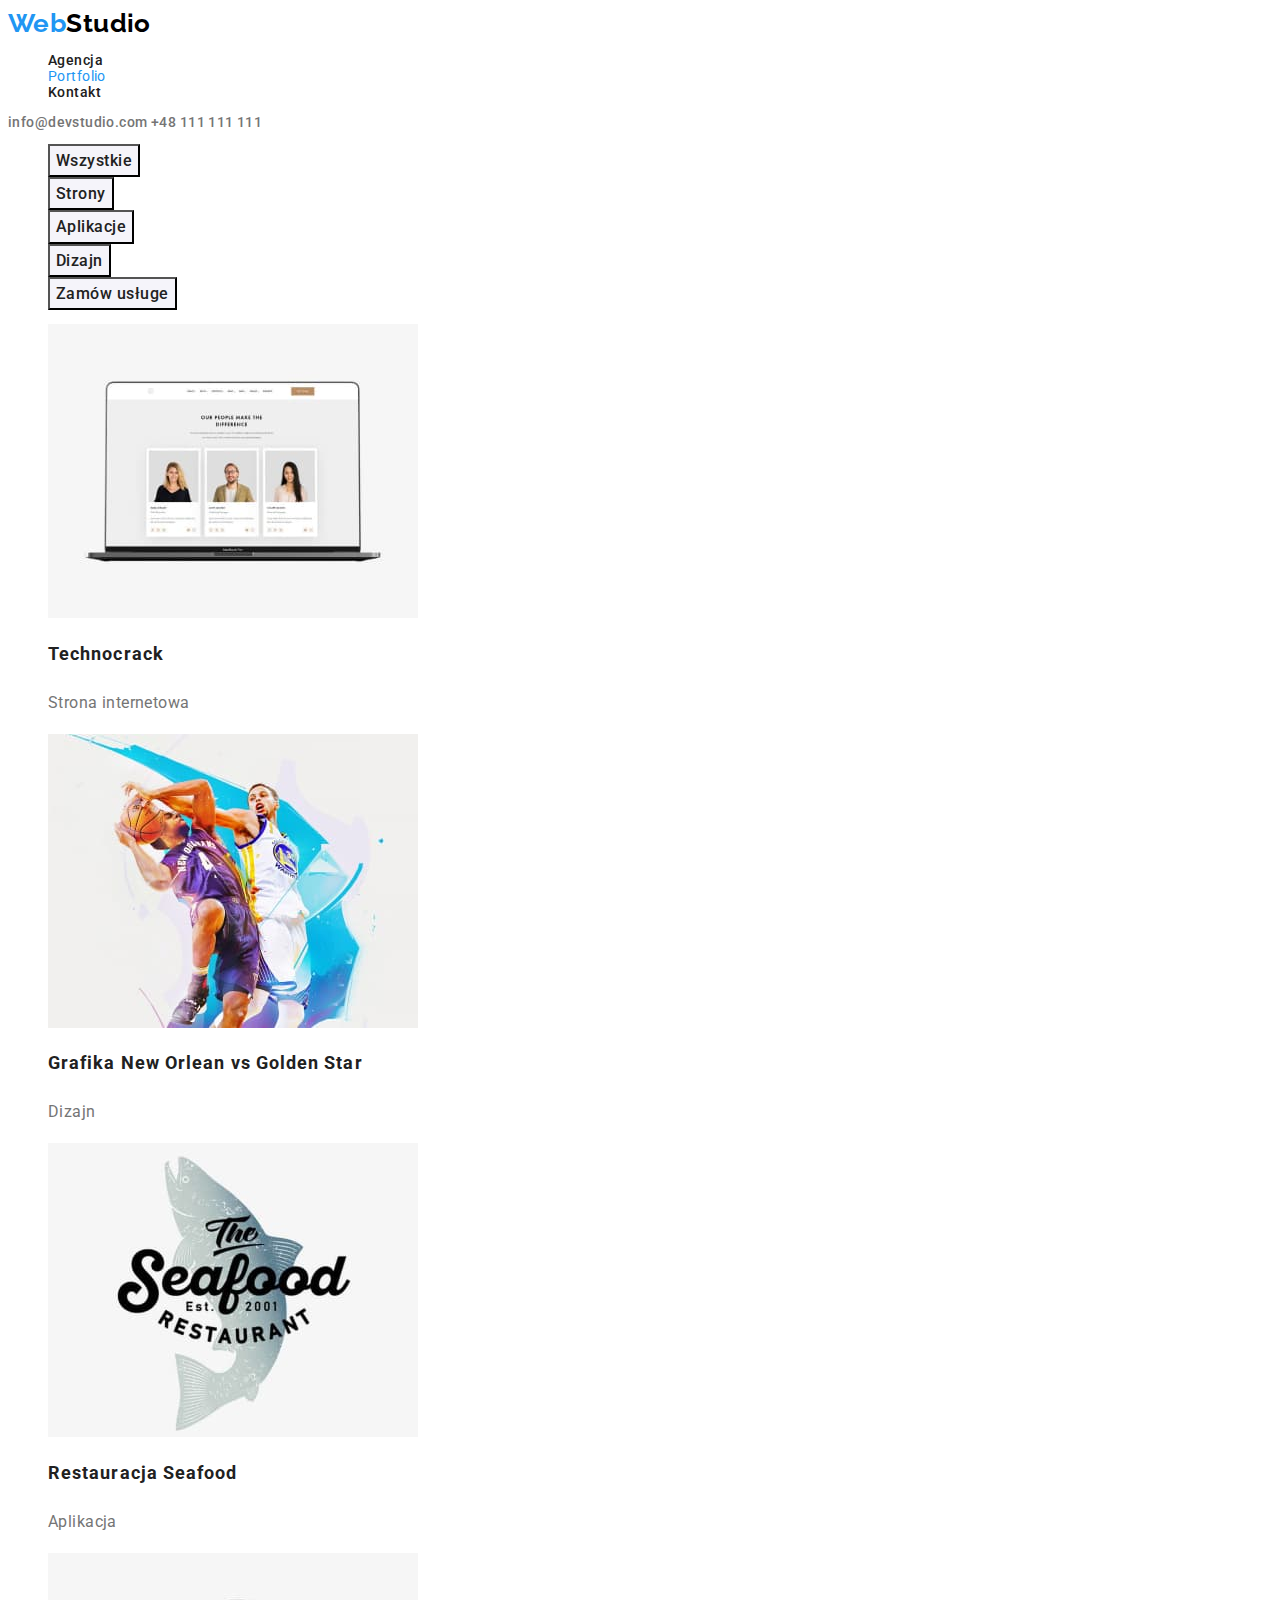
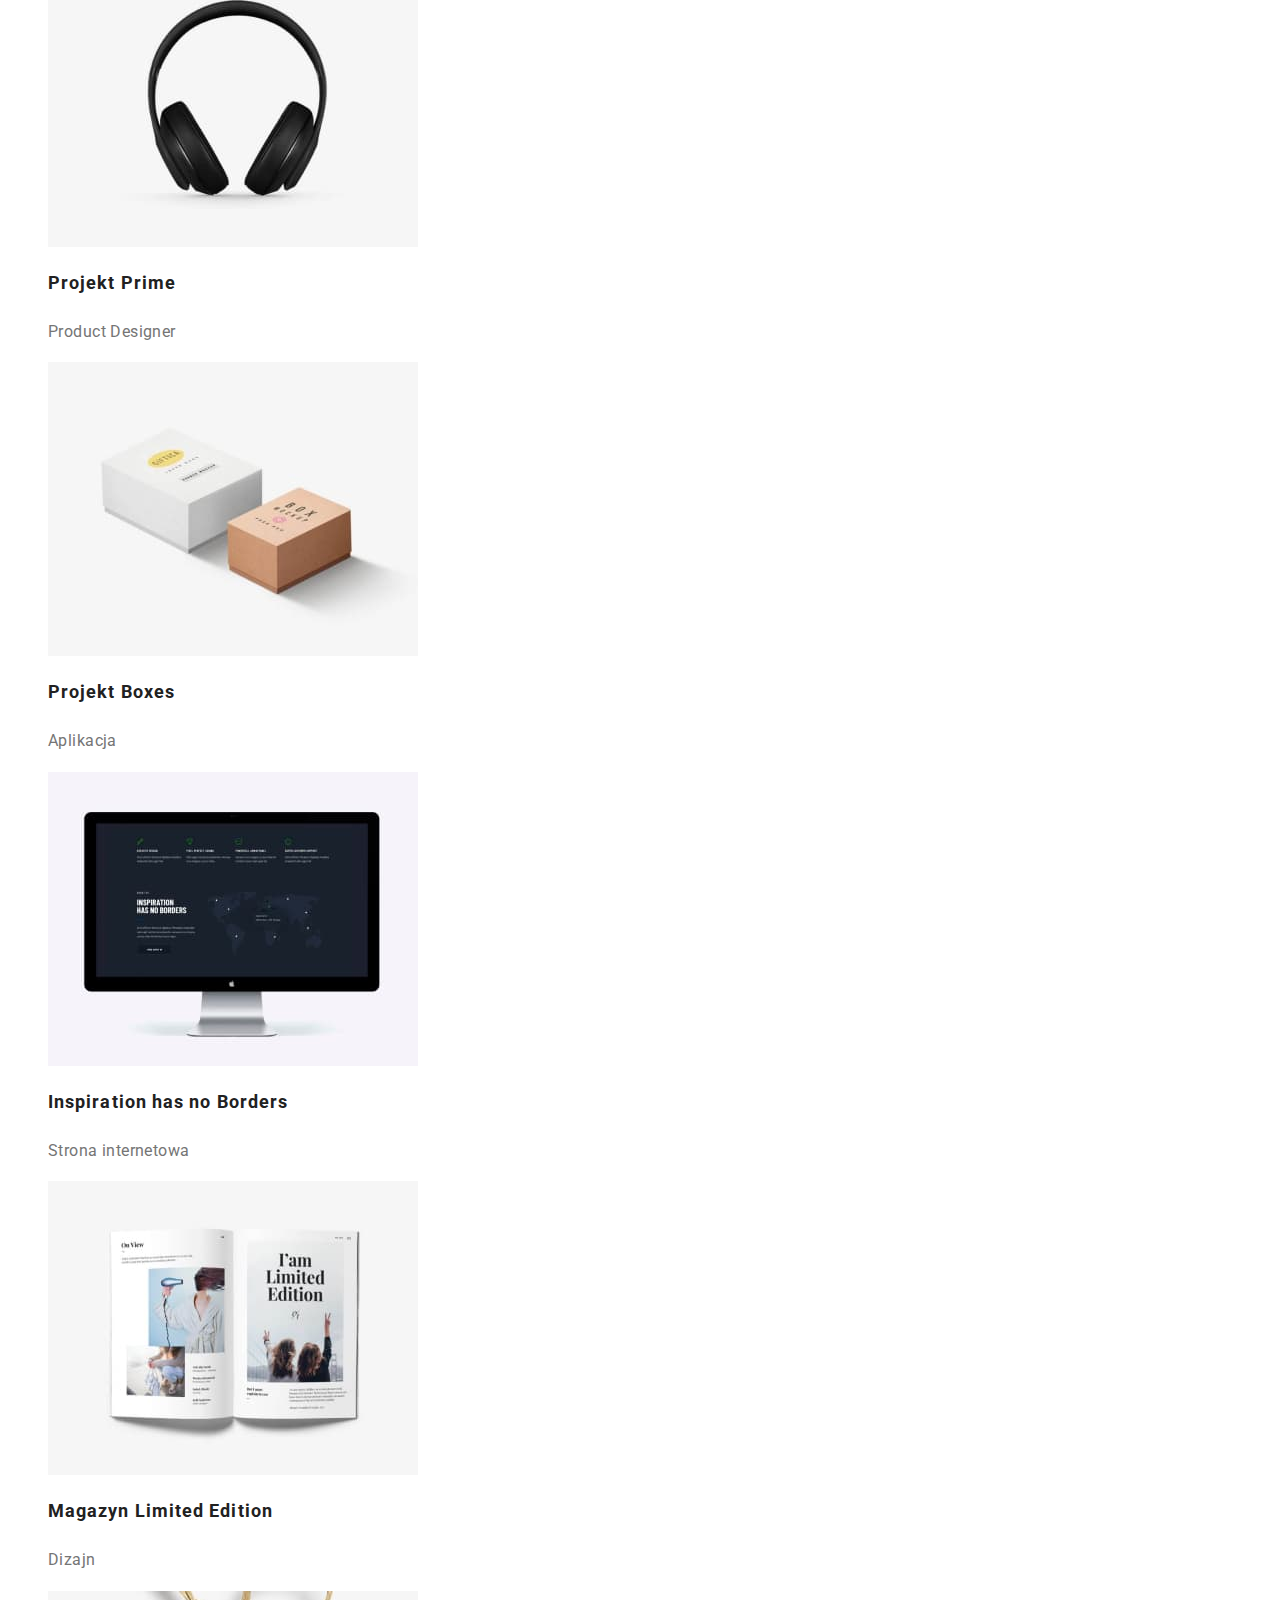
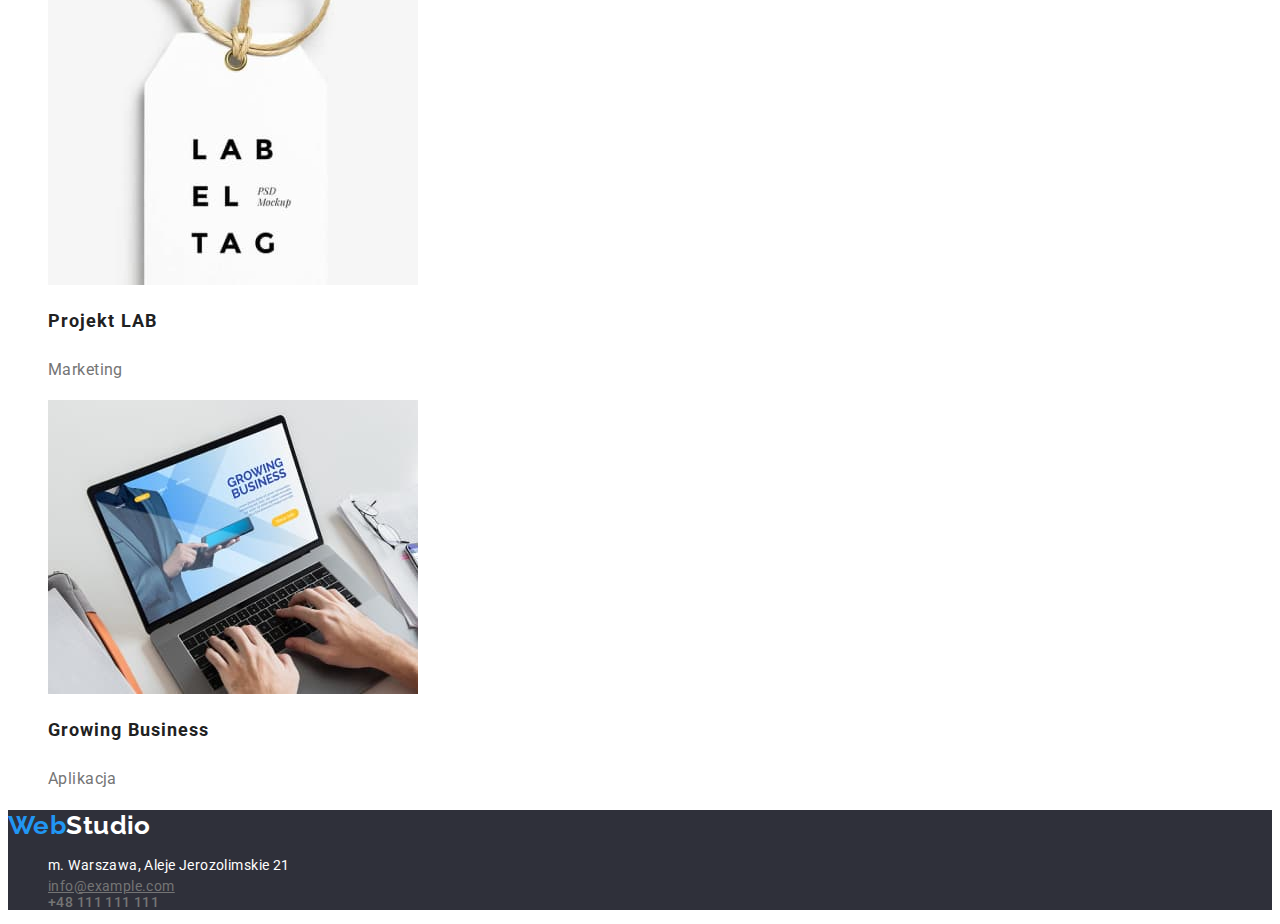
==== portfolio.html @ d0f8a62d "Utworzenie Repozytorium 3" ====
<!DOCTYPE html>
<html lang="pl">
    <head>
        <meta charset="UTF-8" />
        <meta http-equiv="X-UA-Compatible" content="IE=edge" />
        <meta name="viewport" content="width=device-width, initial-scale=1.0" />

        <link
            href="https://fonts.googleapis.com/css2?family=Raleway:wght@700&family=Roboto:wght@400;500;700;900&display=swap"
            rel="stylesheet"
        />
        <link rel="stylesheet" href="css/styles.css" />
        <title>Portfolio</title>
    </head>
    <body>
        <header>
            <nav>
                <a class="logo" href="index.html"
                    >Web<span class="log-dark">Studio</span></a
                >
                <ul class="ul-class">
                    <li><a class="link" href="index.html">Agencja</a></li>
                    <li>
                        <a class="link-current" href="portfolio.html"
                            >Portfolio</a
                        >
                    </li>
                    <li><a class="link" href="#">Kontakt</a></li>
                </ul>
            </nav>
            <div>
                <a class="link-kontakt" href="mailto:info@devstudio.com"
                    >info@devstudio.com</a
                >
                <a class="link-kontakt" href="tel:+48111111111"
                    >+48 111 111 111</a
                >
            </div>
        </header>
        <main>
            <section>
                <h1 class="visually-hidden">Nasze portfolio</h1>
                <ul class="ul-class">
                    <li>
                        <button type="button" class="button-list">
                            Wszystkie
                        </button>
                    </li>
                    <li>
                        <button type="button" class="button-list">
                            Strony
                        </button>
                    </li>
                    <li>
                        <button type="button" class="button-list">
                            Aplikacje
                        </button>
                    </li>
                    <li>
                        <button type="button" class="button-list">
                            Dizajn
                        </button>
                    </li>
                    <li>
                        <button type="button" class="button-list">
                            Zamów usługe
                        </button>
                    </li>
                </ul>

                <ul class="ul-class">
                    <li>
                        <img
                            src="images/portfolio.1.jpg"
                            alt="Zdjęcie przedstawia otwartego laptopa"
                            width="370"
                            height="294"
                        />
                        <h2 class="our-project">Technocrack</h2>
                        <p class="our-capabilities">Strona internetowa</p>
                    </li>
                    <li>
                        <img
                            src="images/portfolio.2.jpg"
                            alt="Zdjęcie przedstawia dwie osoby grające w koszykówkę"
                            width="370"
                            height="294"
                        />
                        <h2 class="our-project">
                            Grafika New Orlean vs Golden Star
                        </h2>
                        <p class="our-capabilities">Dizajn</p>
                    </li>
                    <li>
                        <img
                            src="images/portfolio.3.jpg"
                            alt="Zdjęcie przedstawia nazwe resturacji SeaFood z obrazkiem ryby w tle"
                            width="370"
                            height="294"
                        />
                        <h2 class="our-project">Restauracja Seafood</h2>
                        <p class="our-capabilities">Aplikacja</p>
                    </li>
                    <li>
                        <img
                            src="images/portfolio.4.jpg"
                            alt="Zdjęcie przedstawia słuchawki nauszne"
                            width="370"
                            height="294"
                        />
                        <h2 class="our-project">Projekt Prime</h2>
                        <p class="our-capabilities">Product Designer</p>
                    </li>
                    <li>
                        <img
                            src="images/portfolio.5.jpg"
                            alt="Zdjęcie przedstawia dwa pudełka"
                            width="370"
                            height="294"
                        />
                        <h2 class="our-project">Projekt Boxes</h2>
                        <p class="our-capabilities">Aplikacja</p>
                    </li>
                    <li>
                        <img
                            src="images/portfolio.6.jpg"
                            alt="Zdjęcie przedstawia słuchawki monitor komputera stacjonarnego"
                            width="370"
                            height="294"
                        />
                        <h2 class="our-project">Inspiration has no Borders</h2>
                        <p class="our-capabilities">Strona internetowa</p>
                    </li>
                    <li>
                        <img
                            src="images/portfolio.7.jpg"
                            alt="Zdjęcie przedstawia otwartą książke"
                            width="370"
                            height="294"
                        />
                        <h2 class="our-project">Magazyn Limited Edition</h2>
                        <p class="our-capabilities">Dizajn</p>
                    </li>
                    <li>
                        <img
                            src="images/portfolio.8.jpg"
                            alt="Zdjęcie przedstawia metkę zawieszoną na sznurku"
                            width="370"
                            height="294"
                        />
                        <h2 class="our-project">Projekt LAB</h2>
                        <p class="our-capabilities">Marketing</p>
                    </li>
                    <li>
                        <img
                            src="images/portfolio.9.jpg"
                            alt="Zdjęcie przedstawia ręce piszące na laptopie"
                            width="370"
                            height="294"
                        />
                        <h2 class="our-project">Growing Business</h2>
                        <p class="our-capabilities">Aplikacja</p>
                    </li>
                </ul>
            </section>
        </main>
        <footer class="footer-section">
            <a class="logo" href="index.html"
                >Web<span class="log-bright">Studio</span></a
            >
            <address>
                <ul class="ul-class">
                    <li>
                        <a
                            class="adress-style"
                            href="https://goo.gl/maps/EmtP7q1ZZn8QGGQb9"
                            target="_blank"
                            >m. Warszawa, Aleje Jerozolimskie 21</a
                        >
                    </li>
                    <li>
                        <a class="mail-class" href="mailto:info@example.com"
                            >info@example.com</a
                        >
                    </li>
                    <li>
                        <a class="link-kontakt" href="tel:+48111111111"
                            >+48 111 111 111</a
                        >
                    </li>
                </ul>
            </address>
        </footer>
    </body>
</html>
---- css/styles.css ----
:root {
    --main-color: #212121;
    --main-bright-color: #ffffff;
    --text-color: #757575;
    --style-color: #2196f3;
    --style-color2: #eeeeee;
    --black: #000000;
    --style-color3: #f5f4fa;
    --white: #ffffff;
    --second-background-color: #2f303a;
    --ttry: #ececec;
}

body {
    font-family: 'Roboto';
    color: var(--main-color);
    font-size: 14px;
    letter-spacing: 0.03em;
    background-color: var(--main-bright-color);
}
.title-class {
    font-family: 'Roboto';
    font-style: normal;
    font-weight: 900;
    font-size: 44px;
    line-height: 1.36em;
    text-align: center;
    letter-spacing: 0.06em;
    text-transform: uppercase;
}
.frist-section {
    font-weight: 900;
    font-size: 44px;
    text-align: center;
    text-transform: uppercase;
    background-color: var(--second-background-color);
    color: var(--main-bright-color);
}

.third-section {
    background-color: var(--style-color3);
}
.footer-section {
    background-color: var(--second-background-color);
}
a {
    text-decoration: none;
}

.link {
    font-weight: 500;
    line-height: 16px;
    color: var(--main-color);
    list-style-type: none;
}
.link-current {
    color: var(--style-color);
}
.ul-class {
    list-style-type: none;
}
.link:hover {
    color: var(--style-color);
}
.link:focus {
    color: var(--style-color);
}
.h2-tittle {
    font-family: 'Roboto';
    font-style: normal;
    font-weight: 700;
    font-size: 36px;
    line-height: 42px;
    text-align: center;
    letter-spacing: 0.03em;

    color: var(--main-color);
}
.link-kontakt {
    font-style: normal;
    color: var(--text-color);
    font-weight: 500;
    cursor: pointer;
}
.link-kontakt:hover {
    color: var(--style-color);
}
.link-kontakt:focus {
    color: var(--style-color);
}

.logo {
    font-family: 'Raleway';
    font-weight: 700;
    font-size: 26px;
    color: var(--style-color);
}
.log-dark {
    color: #000000;
}
.log-bright {
    color: var(--main-bright-color);
}
.button {
    font-family: 'Roboto';
    font-style: normal;
    font-weight: 700;
    font-size: 16px;
    line-height: 1.88;
    letter-spacing: 0.06em;
    color: var(--main-bright-color);
    background-color: var(--style-color);
    cursor: pointer;
}
.button:hover {
    cursor: pointer;
}
.button-list {
    font-family: 'Roboto';
    font-style: normal;
    font-weight: 500;
    font-size: 16px;
    line-height: 1.7em;
    letter-spacing: 0.03em;
    color: var(--main-color);
    background-color: var(--style-color3);
}
.button-list:hover {
    color: var(--main-bright-color);
    background-color: var(--style-color);
}
.button-list:focus {
    color: var(--main-bright-color);
    background-color: var(--style-color);
}
.employees-name {
    font-weight: 500;
    font-size: 16px;
}
.employees-tittle {
    font-weight: 400;
    font-size: 16px;

    color: var(--text-color);
}
.adress-style {
    font-style: normal;
    font-weight: 400;
    line-height: 1.7em;
    color: var(--main-bright-color);
}
.h3-tittle {
    font-family: 'Roboto';
    font-style: normal;
    font-weight: 700;
    font-size: 14px;
    line-height: 16px;
    letter-spacing: 0.03em;
    text-transform: uppercase;
    color: var(--main-color);
}
.h3-text {
    font-weight: 400;
    line-height: 1.7em;
    color: var(--text-color);
}
.our-project {
    font-weight: 700;
    font-size: 18px;
    line-height: 2em;
    letter-spacing: 0.06em;
}
.our-capabilities {
    font-weight: 400;
    font-size: 16px;
    line-height: 1.85em;
    color: var(--text-color);
}
.visually-hidden {
    position: absolute;
    width: 1px;
    height: 1px;
    margin: -1px;
    border: 0;
    padding: 0;

    white-space: nowrap;
    clip-path: inset(100%);
    clip: rect(0 0 0 0);
    overflow: hidden;
}
.mail-class {
    text-decoration-line: underline;
    font-weight: 400;
    font-size: 14px;
    font-style: normal;
    color: var(--text-color);
}
.mail-class:hover {
    color: var(--style-color);
}
.mail-class:focus {
    color: var(--style-color);
    line-height: ;
}
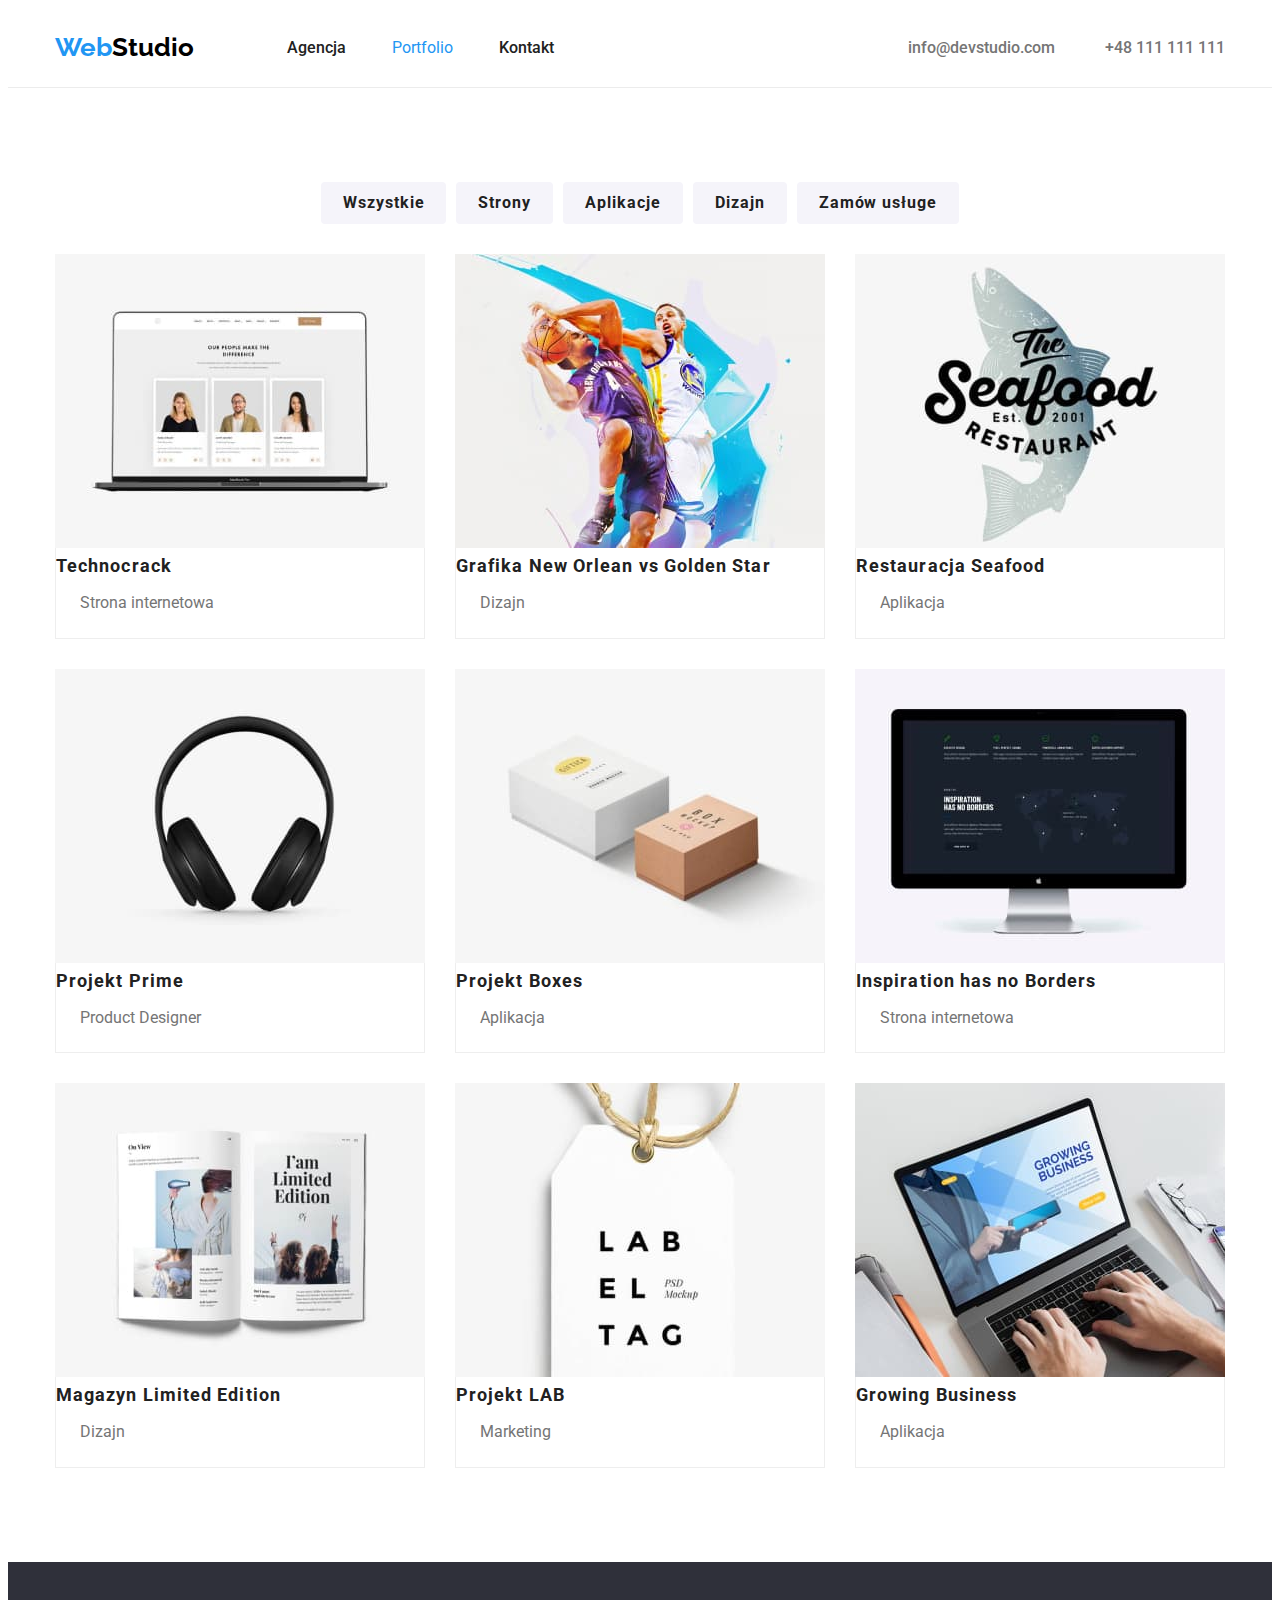
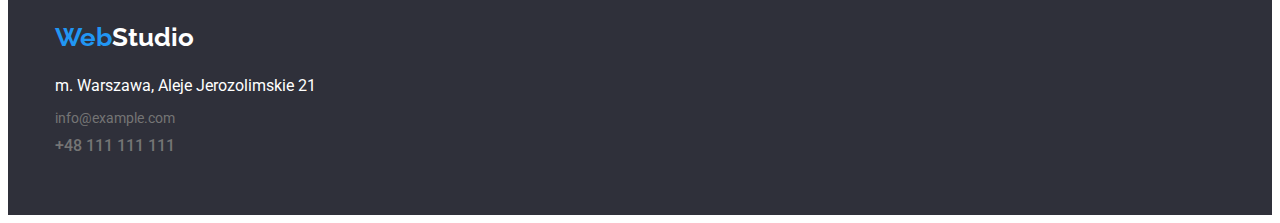
==== commit 0081d2a0: "Back Up" ====
--- a/portfolio.html
+++ b/portfolio.html
@@ -4,7 +4,10 @@
         <meta charset="UTF-8" />
         <meta http-equiv="X-UA-Compatible" content="IE=edge" />
         <meta name="viewport" content="width=device-width, initial-scale=1.0" />
-
+        <link
+            rel="stylesheet"
+            href="node_modules/modern-normalize/modern-normalize.css"
+        />
         <link
             href="https://fonts.googleapis.com/css2?family=Raleway:wght@700&family=Roboto:wght@400;500;700;900&display=swap"
             rel="stylesheet"
@@ -13,183 +16,213 @@
         <title>Portfolio</title>
     </head>
     <body>
-        <header>
-            <nav>
-                <a class="logo" href="index.html"
-                    >Web<span class="log-dark">Studio</span></a
-                >
-                <ul class="ul-class">
-                    <li><a class="link" href="index.html">Agencja</a></li>
-                    <li>
-                        <a class="link-current" href="portfolio.html"
-                            >Portfolio</a
-                        >
-                    </li>
-                    <li><a class="link" href="#">Kontakt</a></li>
-                </ul>
-            </nav>
-            <div>
-                <a class="link-kontakt" href="mailto:info@devstudio.com"
-                    >info@devstudio.com</a
-                >
-                <a class="link-kontakt" href="tel:+48111111111"
-                    >+48 111 111 111</a
-                >
+        <header class="header-wrapper">
+            <div class="container">
+                <nav class="nav-wrapper">
+                    <a class="logo" href="index.html"
+                        >Web<span class="log-dark">Studio</span></a
+                    >
+                    <ul class="nav-list">
+                        <li>
+                            <a class="link" href="index.html">Agencja</a>
+                        </li>
+                        <li>
+                            <a class="link-current" href="portfolio.html"
+                                >Portfolio</a
+                            >
+                        </li>
+                        <li><a class="link" href="#">Kontakt</a></li>
+                    </ul>
+                </nav>
+                <div>
+                    <a class="link-kontakt" href="mailto:info@devstudio.com"
+                        >info@devstudio.com</a
+                    >
+                    <a class="link-kontakt" href="tel:+48111111111"
+                        >+48 111 111 111</a
+                    >
+                </div>
             </div>
         </header>
         <main>
-            <section>
-                <h1 class="visually-hidden">Nasze portfolio</h1>
-                <ul class="ul-class">
-                    <li>
-                        <button type="button" class="button-list">
-                            Wszystkie
-                        </button>
-                    </li>
-                    <li>
-                        <button type="button" class="button-list">
-                            Strony
-                        </button>
-                    </li>
-                    <li>
-                        <button type="button" class="button-list">
-                            Aplikacje
-                        </button>
-                    </li>
-                    <li>
-                        <button type="button" class="button-list">
-                            Dizajn
-                        </button>
-                    </li>
-                    <li>
-                        <button type="button" class="button-list">
-                            Zamów usługe
-                        </button>
-                    </li>
-                </ul>
-
-                <ul class="ul-class">
-                    <li>
-                        <img
-                            src="images/portfolio.1.jpg"
-                            alt="Zdjęcie przedstawia otwartego laptopa"
-                            width="370"
-                            height="294"
-                        />
-                        <h2 class="our-project">Technocrack</h2>
-                        <p class="our-capabilities">Strona internetowa</p>
-                    </li>
-                    <li>
-                        <img
-                            src="images/portfolio.2.jpg"
-                            alt="Zdjęcie przedstawia dwie osoby grające w koszykówkę"
-                            width="370"
-                            height="294"
-                        />
-                        <h2 class="our-project">
-                            Grafika New Orlean vs Golden Star
-                        </h2>
-                        <p class="our-capabilities">Dizajn</p>
-                    </li>
-                    <li>
-                        <img
-                            src="images/portfolio.3.jpg"
-                            alt="Zdjęcie przedstawia nazwe resturacji SeaFood z obrazkiem ryby w tle"
-                            width="370"
-                            height="294"
-                        />
-                        <h2 class="our-project">Restauracja Seafood</h2>
-                        <p class="our-capabilities">Aplikacja</p>
-                    </li>
-                    <li>
-                        <img
-                            src="images/portfolio.4.jpg"
-                            alt="Zdjęcie przedstawia słuchawki nauszne"
-                            width="370"
-                            height="294"
-                        />
-                        <h2 class="our-project">Projekt Prime</h2>
-                        <p class="our-capabilities">Product Designer</p>
-                    </li>
-                    <li>
-                        <img
-                            src="images/portfolio.5.jpg"
-                            alt="Zdjęcie przedstawia dwa pudełka"
-                            width="370"
-                            height="294"
-                        />
-                        <h2 class="our-project">Projekt Boxes</h2>
-                        <p class="our-capabilities">Aplikacja</p>
-                    </li>
-                    <li>
-                        <img
-                            src="images/portfolio.6.jpg"
-                            alt="Zdjęcie przedstawia słuchawki monitor komputera stacjonarnego"
-                            width="370"
-                            height="294"
-                        />
-                        <h2 class="our-project">Inspiration has no Borders</h2>
-                        <p class="our-capabilities">Strona internetowa</p>
-                    </li>
-                    <li>
-                        <img
-                            src="images/portfolio.7.jpg"
-                            alt="Zdjęcie przedstawia otwartą książke"
-                            width="370"
-                            height="294"
-                        />
-                        <h2 class="our-project">Magazyn Limited Edition</h2>
-                        <p class="our-capabilities">Dizajn</p>
-                    </li>
-                    <li>
-                        <img
-                            src="images/portfolio.8.jpg"
-                            alt="Zdjęcie przedstawia metkę zawieszoną na sznurku"
-                            width="370"
-                            height="294"
-                        />
-                        <h2 class="our-project">Projekt LAB</h2>
-                        <p class="our-capabilities">Marketing</p>
-                    </li>
-                    <li>
-                        <img
-                            src="images/portfolio.9.jpg"
-                            alt="Zdjęcie przedstawia ręce piszące na laptopie"
-                            width="370"
-                            height="294"
-                        />
-                        <h2 class="our-project">Growing Business</h2>
-                        <p class="our-capabilities">Aplikacja</p>
-                    </li>
-                </ul>
-            </section>
+            <div class="container">
+                <div class="cards-items">
+                    <ul class="buttons">
+                        <li>
+                            <button type="button">Wszystkie</button>
+                        </li>
+                        <li>
+                            <button type="button">Strony</button>
+                        </li>
+                        <li>
+                            <button type="button">Aplikacje</button>
+                        </li>
+                        <li>
+                            <button type="button">Dizajn</button>
+                        </li>
+                        <li>
+                            <button type="button">Zamów usługe</button>
+                        </li>
+                    </ul>
+                    <div>
+                        <ul class="cards">
+                            <li>
+                                <img
+                                    src="images/portfolio.1.jpg"
+                                    alt="Zdjęcie przedstawia otwartego laptopa"
+                                    width="370"
+                                    height="294"
+                                />
+                                <div>
+                                    <h2 class="our-project">Technocrack</h2>
+                                    <p class="our-capabilities">
+                                        Strona internetowa
+                                    </p>
+                                </div>
+                            </li>
+                            <li>
+                                <img
+                                    src="images/portfolio.2.jpg"
+                                    alt="Zdjęcie przedstawia dwie osoby grające w koszykówkę"
+                                    width="370"
+                                    height="294"
+                                />
+                                <div>
+                                    <h2 class="our-project">
+                                        Grafika New Orlean vs Golden Star
+                                    </h2>
+                                    <p class="our-capabilities">Dizajn</p>
+                                </div>
+                            </li>
+                            <li>
+                                <img
+                                    src="images/portfolio.3.jpg"
+                                    alt="Zdjęcie przedstawia nazwe resturacji SeaFood z obrazkiem ryby w tle"
+                                    width="370"
+                                    height="294"
+                                />
+                                <div>
+                                    <h2 class="our-project">
+                                        Restauracja Seafood
+                                    </h2>
+                                    <p class="our-capabilities">Aplikacja</p>
+                                </div>
+                            </li>
+                            <li>
+                                <img
+                                    src="images/portfolio.4.jpg"
+                                    alt="Zdjęcie przedstawia słuchawki nauszne"
+                                    width="370"
+                                    height="294"
+                                />
+                                <div>
+                                    <h2 class="our-project">Projekt Prime</h2>
+                                    <p class="our-capabilities">
+                                        Product Designer
+                                    </p>
+                                </div>
+                            </li>
+                            <li>
+                                <img
+                                    src="images/portfolio.5.jpg"
+                                    alt="Zdjęcie przedstawia dwa pudełka"
+                                    width="370"
+                                    height="294"
+                                />
+                                <div>
+                                    <h2 class="our-project">Projekt Boxes</h2>
+                                    <p class="our-capabilities">Aplikacja</p>
+                                </div>
+                            </li>
+                            <li>
+                                <img
+                                    src="images/portfolio.6.jpg"
+                                    alt="Zdjęcie przedstawia słuchawki monitor komputera stacjonarnego"
+                                    width="370"
+                                    height="294"
+                                />
+                                <div>
+                                    <h2 class="our-project">
+                                        Inspiration has no Borders
+                                    </h2>
+                                    <p class="our-capabilities">
+                                        Strona internetowa
+                                    </p>
+                                </div>
+                            </li>
+                            <li>
+                                <img
+                                    src="images/portfolio.7.jpg"
+                                    alt="Zdjęcie przedstawia otwartą książke"
+                                    width="370"
+                                    height="294"
+                                />
+                                <div>
+                                    <h2 class="our-project">
+                                        Magazyn Limited Edition
+                                    </h2>
+                                    <p class="our-capabilities">Dizajn</p>
+                                </div>
+                            </li>
+                            <li>
+                                <img
+                                    src="images/portfolio.8.jpg"
+                                    alt="Zdjęcie przedstawia metkę zawieszoną na sznurku"
+                                    width="370"
+                                    height="294"
+                                />
+                                <div>
+                                    <h2 class="our-project">Projekt LAB</h2>
+                                    <p class="our-capabilities">Marketing</p>
+                                </div>
+                            </li>
+                            <li>
+                                <img
+                                    src="images/portfolio.9.jpg"
+                                    alt="Zdjęcie przedstawia ręce piszące na laptopie"
+                                    width="370"
+                                    height="294"
+                                />
+                                <div>
+                                    <h2 class="our-project">
+                                        Growing Business
+                                    </h2>
+                                    <p class="our-capabilities">Aplikacja</p>
+                                </div>
+                            </li>
+                        </ul>
+                    </div>
+                </div>
+            </div>
         </main>
         <footer class="footer-section">
-            <a class="logo" href="index.html"
-                >Web<span class="log-bright">Studio</span></a
-            >
-            <address>
-                <ul class="ul-class">
-                    <li>
-                        <a
-                            class="adress-style"
-                            href="https://goo.gl/maps/EmtP7q1ZZn8QGGQb9"
-                            target="_blank"
-                            >m. Warszawa, Aleje Jerozolimskie 21</a
-                        >
-                    </li>
-                    <li>
-                        <a class="mail-class" href="mailto:info@example.com"
-                            >info@example.com</a
-                        >
-                    </li>
-                    <li>
-                        <a class="link-kontakt" href="tel:+48111111111"
-                            >+48 111 111 111</a
-                        >
-                    </li>
-                </ul>
-            </address>
+            <div class="container">
+                <a class="logo" href="index.html"
+                    >Web<span class="log-bright">Studio</span></a
+                >
+                <address>
+                    <ul>
+                        <li>
+                            <a
+                                class="adress-style"
+                                href="https://goo.gl/maps/EmtP7q1ZZn8QGGQb9"
+                                target="_blank"
+                                >m. Warszawa, Aleje Jerozolimskie 21</a
+                            >
+                        </li>
+                        <li>
+                            <a class="mail-class" href="mailto:info@example.com"
+                                >info@example.com</a
+                            >
+                        </li>
+                        <li>
+                            <a class="link-kontakt" href="tel:+48111111111"
+                                >+48 111 111 111</a
+                            >
+                        </li>
+                    </ul>
+                </address>
+            </div>
         </footer>
     </body>
 </html>
--- a/css/styles.css
+++ b/css/styles.css
@@ -10,17 +10,35 @@
     --second-background-color: #2f303a;
     --ttry: #ececec;
 }
-
+*,
+*::before,
+*::after {
+    box-sizing: border-box;
+}
+h1,
+h2,
+h3,
+h4,
+h5,
+h6,
+ul,
+p {
+    margin: 0;
+    padding: 0;
+}
 body {
     font-family: 'Roboto';
     color: var(--main-color);
-    font-size: 14px;
-    letter-spacing: 0.03em;
-    background-color: var(--main-bright-color);
-}
-.title-class {
-    font-family: 'Roboto';
-    font-style: normal;
+}
+.container {
+    width: 1200px;
+    padding: 0 15px;
+    margin: 0 auto;
+}
+img {
+    vertical-align: middle;
+}
+.title-clas {
     font-weight: 900;
     font-size: 44px;
     line-height: 1.36em;
@@ -29,21 +47,35 @@
     text-transform: uppercase;
 }
 .frist-section {
-    font-weight: 900;
-    font-size: 44px;
-    text-align: center;
-    text-transform: uppercase;
     background-color: var(--second-background-color);
     color: var(--main-bright-color);
-}
-
+    padding: 50px 0;
+}
+.frist-button {
+    box-sizing: border-box;
+    width: 200px;
+    height: 50px;
+    border-radius: 5px;
+    border: 0px;
+    /* box-shadow: ; */
+}
 .third-section {
     background-color: var(--style-color3);
 }
 .footer-section {
     background-color: var(--second-background-color);
-}
-a {
+    padding: 60px 0;
+}
+.footer-section address {
+    font-style: normal;
+}
+.footer-section ul {
+    margin-top: 20px;
+    display: flex;
+    flex-direction: column;
+    gap: 9px;
+}
+.container a {
     text-decoration: none;
 }
 
@@ -56,8 +88,14 @@
 .link-current {
     color: var(--style-color);
 }
-.ul-class {
+ul {
     list-style-type: none;
+    margin: 0;
+    padding: 0;
+}
+.nasze-atuty {
+    display: flex;
+    gap: 30px;
 }
 .link:hover {
     color: var(--style-color);
@@ -67,17 +105,16 @@
 }
 .h2-tittle {
     font-family: 'Roboto';
-    font-style: normal;
+
     font-weight: 700;
     font-size: 36px;
-    line-height: 42px;
+    line-height: 1.16;
     text-align: center;
     letter-spacing: 0.03em;
 
     color: var(--main-color);
 }
 .link-kontakt {
-    font-style: normal;
     color: var(--text-color);
     font-weight: 500;
     cursor: pointer;
@@ -94,6 +131,7 @@
     font-weight: 700;
     font-size: 26px;
     color: var(--style-color);
+    margin-right: 93px;
 }
 .log-dark {
     color: #000000;
@@ -101,57 +139,47 @@
 .log-bright {
     color: var(--main-bright-color);
 }
-.button {
-    font-family: 'Roboto';
-    font-style: normal;
+.buttons {
+    display: flex;
+    justify-content: center;
+}
+.buttons > li > button {
+    font-family: 'Roboto';
+
     font-weight: 700;
     font-size: 16px;
     line-height: 1.88;
     letter-spacing: 0.06em;
+    color: var(--main-color);
+    background-color: var(--style-color3);
+    cursor: pointer;
+    border: none;
+    padding: 6px 22px;
+    border-radius: 4px;
+    margin: 0 5px 30px 5px;
+}
+.buttons > li > button:hover,
+.buttons > li > button:focus {
     color: var(--main-bright-color);
     background-color: var(--style-color);
-    cursor: pointer;
-}
-.button:hover {
-    cursor: pointer;
-}
-.button-list {
-    font-family: 'Roboto';
-    font-style: normal;
-    font-weight: 500;
-    font-size: 16px;
-    line-height: 1.7em;
-    letter-spacing: 0.03em;
-    color: var(--main-color);
-    background-color: var(--style-color3);
-}
-.button-list:hover {
-    color: var(--main-bright-color);
-    background-color: var(--style-color);
-}
-.button-list:focus {
-    color: var(--main-bright-color);
-    background-color: var(--style-color);
-}
+}
+
 .employees-name {
     font-weight: 500;
     font-size: 16px;
 }
 .employees-tittle {
-    font-weight: 400;
     font-size: 16px;
 
     color: var(--text-color);
 }
 .adress-style {
-    font-style: normal;
-    font-weight: 400;
     line-height: 1.7em;
     color: var(--main-bright-color);
 }
 .h3-tittle {
     font-family: 'Roboto';
-    font-style: normal;
+
     font-weight: 700;
     font-size: 14px;
     line-height: 16px;
@@ -169,12 +197,14 @@
     font-size: 18px;
     line-height: 2em;
     letter-spacing: 0.06em;
+    /* margin: 20px 24px 4px 24px; */
 }
 .our-capabilities {
     font-weight: 400;
     font-size: 16px;
     line-height: 1.85em;
     color: var(--text-color);
+    margin: 4px 4px 20px 24px;
 }
 .visually-hidden {
     position: absolute;
@@ -191,9 +221,9 @@
 }
 .mail-class {
     text-decoration-line: underline;
-    font-weight: 400;
+
     font-size: 14px;
-    font-style: normal;
+
     color: var(--text-color);
 }
 .mail-class:hover {
@@ -201,5 +231,60 @@
 }
 .mail-class:focus {
     color: var(--style-color);
-    line-height: ;
-}
+}
+.buttons-set {
+    display: flex;
+    flex-wrap: wrap;
+    gap: 6px;
+    justify-content: center;
+}
+.cards {
+    display: flex;
+    flex-wrap: wrap;
+    gap: 30px;
+}
+.cards > li > div {
+    border-bottom: 1px solid #eeeeee;
+    border-right: 1px solid #eeeeee;
+    border-left: 1px solid #eeeeee;
+}
+
+.header-wrapper {
+    border-bottom: 1px solid #ececec;
+    padding-top: 24px;
+    padding-bottom: 25px;
+}
+.header-wrapper nav {
+    display: flex;
+    align-items: center;
+}
+.header-wrapper .container {
+    display: flex;
+    justify-content: space-between;
+    align-items: center;
+}
+.nav-wrapper {
+    display: flex;
+    justify-content: space-between;
+}
+.nav-list {
+    display: flex;
+    justify-content: space-between;
+    gap: 46px;
+}
+.nav-wrapper + div {
+    display: flex;
+    gap: 50px;
+}
+.ul-wrapper {
+    display: flex;
+    margin-left: 93px;
+}
+.ul-wrapper > li {
+    margin-left: 46px;
+    margin-bottom: 126px;
+}
+.cards-items {
+    margin-top: 94px;
+    margin-bottom: 94px;
+}
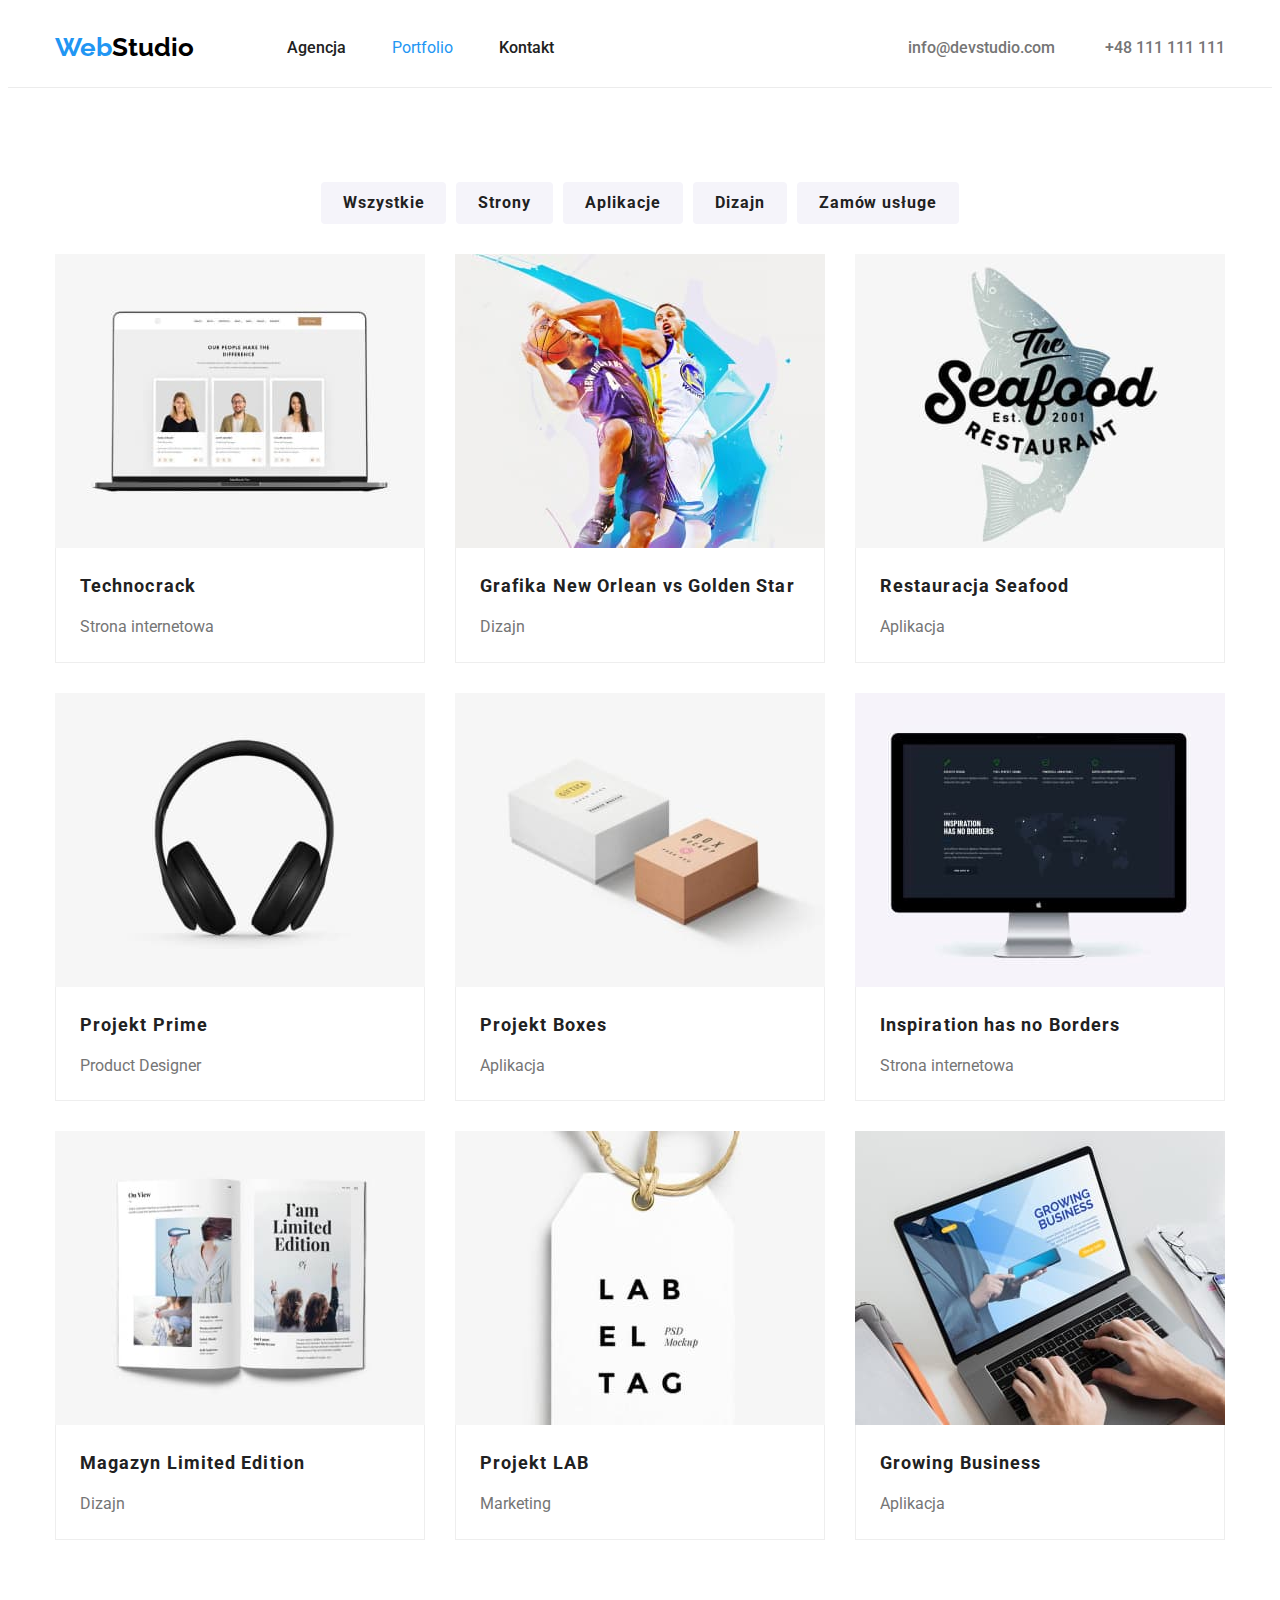
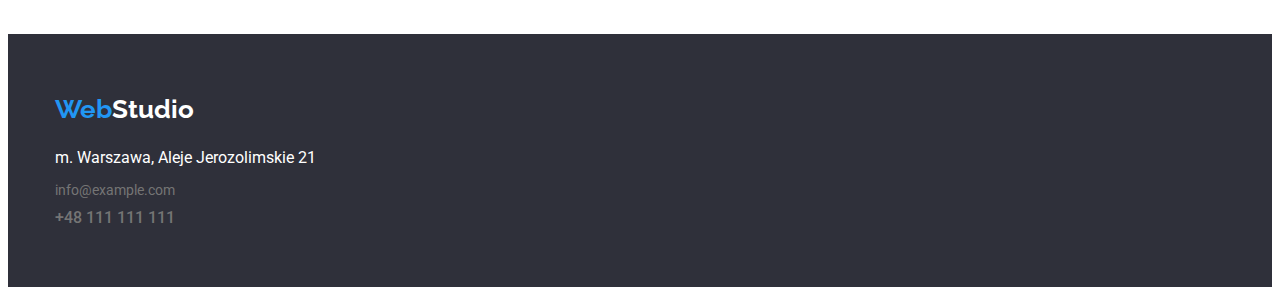
==== commit 141775f0: "Comit" ====
--- a/portfolio.html
+++ b/portfolio.html
@@ -74,10 +74,8 @@
                                     height="294"
                                 />
                                 <div>
-                                    <h2 class="our-project">Technocrack</h2>
-                                    <p class="our-capabilities">
-                                        Strona internetowa
-                                    </p>
+                                    <h2>Technocrack</h2>
+                                    <p>Strona internetowa</p>
                                 </div>
                             </li>
                             <li>
@@ -88,10 +86,8 @@
                                     height="294"
                                 />
                                 <div>
-                                    <h2 class="our-project">
-                                        Grafika New Orlean vs Golden Star
-                                    </h2>
-                                    <p class="our-capabilities">Dizajn</p>
+                                    <h2>Grafika New Orlean vs Golden Star</h2>
+                                    <p>Dizajn</p>
                                 </div>
                             </li>
                             <li>
@@ -102,10 +98,8 @@
                                     height="294"
                                 />
                                 <div>
-                                    <h2 class="our-project">
-                                        Restauracja Seafood
-                                    </h2>
-                                    <p class="our-capabilities">Aplikacja</p>
+                                    <h2>Restauracja Seafood</h2>
+                                    <p>Aplikacja</p>
                                 </div>
                             </li>
                             <li>
@@ -116,10 +110,8 @@
                                     height="294"
                                 />
                                 <div>
-                                    <h2 class="our-project">Projekt Prime</h2>
-                                    <p class="our-capabilities">
-                                        Product Designer
-                                    </p>
+                                    <h2>Projekt Prime</h2>
+                                    <p>Product Designer</p>
                                 </div>
                             </li>
                             <li>
@@ -130,8 +122,8 @@
                                     height="294"
                                 />
                                 <div>
-                                    <h2 class="our-project">Projekt Boxes</h2>
-                                    <p class="our-capabilities">Aplikacja</p>
+                                    <h2>Projekt Boxes</h2>
+                                    <p>Aplikacja</p>
                                 </div>
                             </li>
                             <li>
@@ -142,12 +134,8 @@
                                     height="294"
                                 />
                                 <div>
-                                    <h2 class="our-project">
-                                        Inspiration has no Borders
-                                    </h2>
-                                    <p class="our-capabilities">
-                                        Strona internetowa
-                                    </p>
+                                    <h2>Inspiration has no Borders</h2>
+                                    <p>Strona internetowa</p>
                                 </div>
                             </li>
                             <li>
@@ -158,10 +146,8 @@
                                     height="294"
                                 />
                                 <div>
-                                    <h2 class="our-project">
-                                        Magazyn Limited Edition
-                                    </h2>
-                                    <p class="our-capabilities">Dizajn</p>
+                                    <h2>Magazyn Limited Edition</h2>
+                                    <p>Dizajn</p>
                                 </div>
                             </li>
                             <li>
@@ -172,8 +158,8 @@
                                     height="294"
                                 />
                                 <div>
-                                    <h2 class="our-project">Projekt LAB</h2>
-                                    <p class="our-capabilities">Marketing</p>
+                                    <h2>Projekt LAB</h2>
+                                    <p>Marketing</p>
                                 </div>
                             </li>
                             <li>
@@ -184,10 +170,8 @@
                                     height="294"
                                 />
                                 <div>
-                                    <h2 class="our-project">
-                                        Growing Business
-                                    </h2>
-                                    <p class="our-capabilities">Aplikacja</p>
+                                    <h2>Growing Business</h2>
+                                    <p>Aplikacja</p>
                                 </div>
                             </li>
                         </ul>
--- a/css/styles.css
+++ b/css/styles.css
@@ -1,3 +1,4 @@
+/* GLOBAL STYLES */
 :root {
     --main-color: #212121;
     --main-bright-color: #ffffff;
@@ -38,6 +39,38 @@
 img {
     vertical-align: middle;
 }
+ul {
+    list-style-type: none;
+    margin: 0;
+    padding: 0;
+}
+.visually-hidden {
+    position: absolute;
+    width: 1px;
+    height: 1px;
+    margin: -1px;
+    border: 0;
+    padding: 0;
+
+    white-space: nowrap;
+    clip-path: inset(100%);
+    clip: rect(0 0 0 0);
+    overflow: hidden;
+}
+.container a {
+    text-decoration: none;
+}
+/* STYLE-SECTION */
+
+.frist-section {
+    background-color: var(--second-background-color);
+    color: var(--main-bright-color);
+    padding: 200px 452px 280px 452px;
+    display: flex;
+    flex-direction: column;
+    align-items: center;
+    justify-content: center;
+}
 .title-clas {
     font-weight: 900;
     font-size: 44px;
@@ -46,18 +79,34 @@
     letter-spacing: 0.06em;
     text-transform: uppercase;
 }
-.frist-section {
-    background-color: var(--second-background-color);
-    color: var(--main-bright-color);
-    padding: 50px 0;
-}
-.frist-button {
+.frist-section > button {
     box-sizing: border-box;
     width: 200px;
     height: 50px;
     border-radius: 5px;
     border: 0px;
-    /* box-shadow: ; */
+    background-color: var(--style-color);
+    color: var(--main-bright-color);
+    margin-top: 30px;
+}
+.nasze-atuty {
+    display: flex;
+    gap: 30px;
+    padding-top: 94px;
+}
+.nasze-atuty > li > h3 {
+    font-family: 'Roboto';
+    font-weight: 700;
+    font-size: 14px;
+    line-height: 16px;
+    letter-spacing: 0.03em;
+    text-transform: uppercase;
+    color: var(--main-color);
+}
+.nasze-atuty > li > p {
+    font-weight: 400;
+    line-height: 1.7em;
+    color: var(--text-color);
 }
 .third-section {
     background-color: var(--style-color3);
@@ -75,9 +124,6 @@
     flex-direction: column;
     gap: 9px;
 }
-.container a {
-    text-decoration: none;
-}
 
 .link {
     font-weight: 500;
@@ -88,15 +134,7 @@
 .link-current {
     color: var(--style-color);
 }
-ul {
-    list-style-type: none;
-    margin: 0;
-    padding: 0;
-}
-.nasze-atuty {
-    display: flex;
-    gap: 30px;
-}
+
 .link:hover {
     color: var(--style-color);
 }
@@ -113,15 +151,15 @@
     letter-spacing: 0.03em;
 
     color: var(--main-color);
+    padding-bottom: 50px;
+    padding-top: 94px;
 }
 .link-kontakt {
     color: var(--text-color);
     font-weight: 500;
     cursor: pointer;
 }
-.link-kontakt:hover {
-    color: var(--style-color);
-}
+.link-kontakt:hover,
 .link-kontakt:focus {
     color: var(--style-color);
 }
@@ -164,74 +202,21 @@
     background-color: var(--style-color);
 }
 
-.employees-name {
-    font-weight: 500;
-    font-size: 16px;
-}
-.employees-tittle {
-    font-size: 16px;
-
-    color: var(--text-color);
-}
 .adress-style {
     line-height: 1.7em;
     color: var(--main-bright-color);
 }
-.h3-tittle {
-    font-family: 'Roboto';
-
-    font-weight: 700;
-    font-size: 14px;
-    line-height: 16px;
-    letter-spacing: 0.03em;
-    text-transform: uppercase;
-    color: var(--main-color);
-}
-.h3-text {
-    font-weight: 400;
-    line-height: 1.7em;
-    color: var(--text-color);
-}
-.our-project {
-    font-weight: 700;
-    font-size: 18px;
-    line-height: 2em;
-    letter-spacing: 0.06em;
-    /* margin: 20px 24px 4px 24px; */
-}
-.our-capabilities {
-    font-weight: 400;
-    font-size: 16px;
-    line-height: 1.85em;
-    color: var(--text-color);
-    margin: 4px 4px 20px 24px;
-}
-.visually-hidden {
-    position: absolute;
-    width: 1px;
-    height: 1px;
-    margin: -1px;
-    border: 0;
-    padding: 0;
-
-    white-space: nowrap;
-    clip-path: inset(100%);
-    clip: rect(0 0 0 0);
-    overflow: hidden;
-}
+
 .mail-class {
     text-decoration-line: underline;
-
     font-size: 14px;
-
-    color: var(--text-color);
-}
-.mail-class:hover {
-    color: var(--style-color);
-}
+    color: var(--text-color);
+}
+.mail-class:hover,
 .mail-class:focus {
     color: var(--style-color);
 }
+
 .buttons-set {
     display: flex;
     flex-wrap: wrap;
@@ -248,7 +233,20 @@
     border-right: 1px solid #eeeeee;
     border-left: 1px solid #eeeeee;
 }
-
+.cards > li > div > h2 {
+    padding: 20px 24px 4px 24px;
+    font-weight: 700;
+    font-size: 18px;
+    line-height: 2em;
+    letter-spacing: 0.06em;
+}
+.cards > li > div > p {
+    font-weight: 400;
+    font-size: 16px;
+    line-height: 1.85em;
+    color: var(--text-color);
+    margin: 4px 4px 20px 24px;
+}
 .header-wrapper {
     border-bottom: 1px solid #ececec;
     padding-top: 24px;
@@ -288,3 +286,31 @@
     margin-top: 94px;
     margin-bottom: 94px;
 }
+.ul-pictures {
+    display: flex;
+    justify-content: center;
+    gap: 30px;
+    padding-bottom: 94px;
+}
+.employess {
+    display: flex;
+    flex-wrap: wrap;
+    gap: 30px;
+    padding-bottom: 94px;
+}
+.employess > li {
+    justify-content: center;
+    background-color: var(--main-bright-color);
+    border-radius: 4px;
+}
+.employess > li > h3 {
+    padding: 30px 99px 5px 99px;
+    font-weight: 500;
+    font-size: 16px;
+}
+.employess > li > p {
+    padding: 5px 70px 30px 70px;
+    font-size: 16px;
+    color: var(--text-color);
+    justify-content: center;
+}
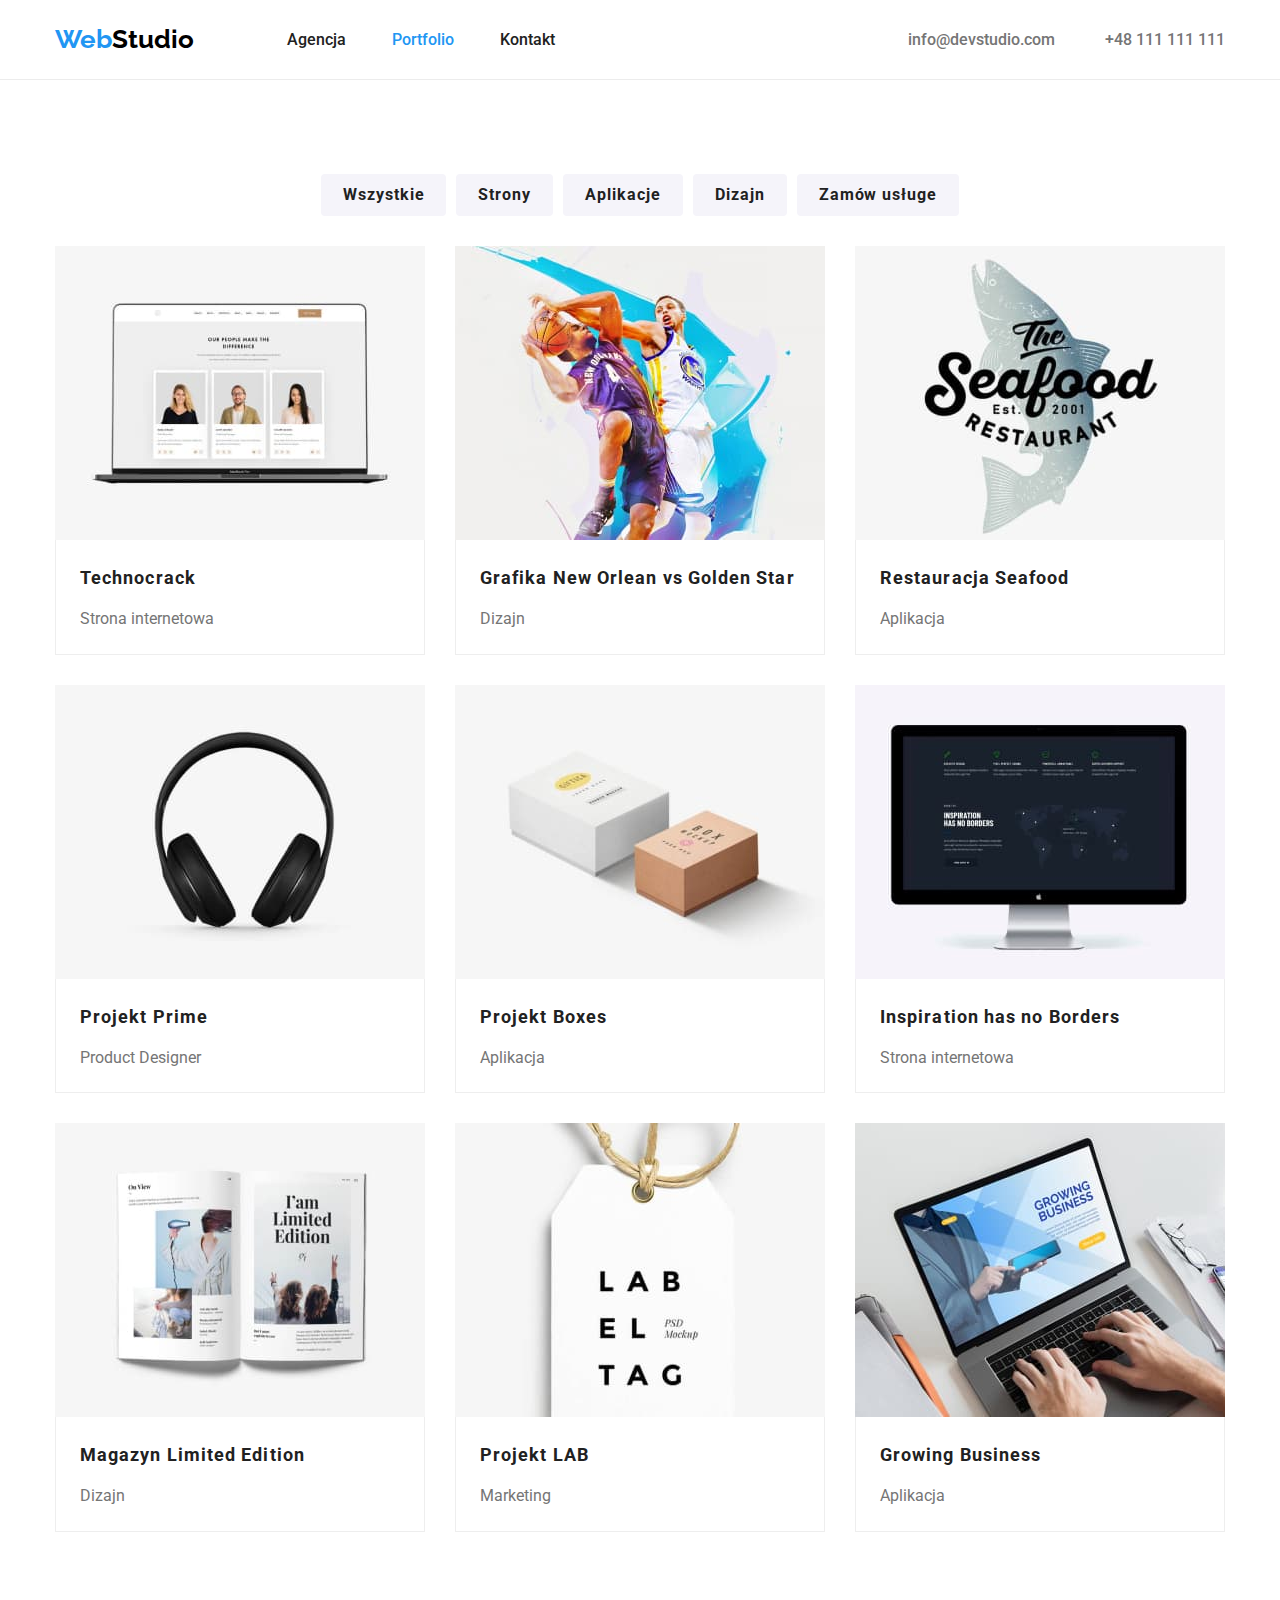
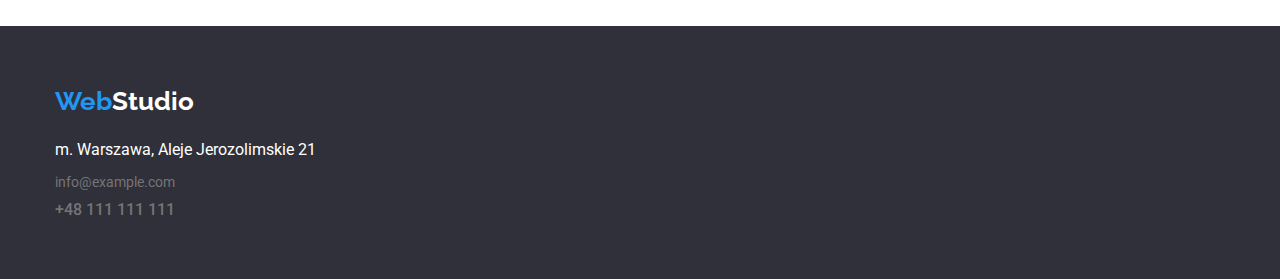
==== commit d7fe153f: "Final Job" ====
--- a/portfolio.html
+++ b/portfolio.html
@@ -24,14 +24,14 @@
                     >
                     <ul class="nav-list">
                         <li>
-                            <a class="link" href="index.html">Agencja</a>
+                            <a class="nav-link" href="index.html">Agencja</a>
                         </li>
                         <li>
                             <a class="link-current" href="portfolio.html"
                                 >Portfolio</a
                             >
                         </li>
-                        <li><a class="link" href="#">Kontakt</a></li>
+                        <li><a class="nav-link" href="#">Kontakt</a></li>
                     </ul>
                 </nav>
                 <div>
--- a/css/styles.css
+++ b/css/styles.css
@@ -30,11 +30,15 @@
 body {
     font-family: 'Roboto';
     color: var(--main-color);
+    margin: 0;
 }
 .container {
     width: 1200px;
     padding: 0 15px;
     margin: 0 auto;
+}
+.section {
+    padding: 94px 0;
 }
 img {
     vertical-align: middle;
@@ -60,8 +64,69 @@
 .container a {
     text-decoration: none;
 }
-/* STYLE-SECTION */
-
+.link-kontakt {
+    color: var(--text-color);
+    font-weight: 500;
+    cursor: pointer;
+}
+.link-kontakt:hover,
+.link-kontakt:focus {
+    color: var(--style-color);
+}
+/*-----Heder-----*/
+.logo {
+    font-family: 'Raleway';
+    font-weight: 700;
+    font-size: 26px;
+    color: var(--style-color);
+    margin-right: 93px;
+}
+.log-dark {
+    color: #000000;
+}
+.header-wrapper {
+    border-bottom: 1px solid #ececec;
+    padding-top: 24px;
+    padding-bottom: 25px;
+}
+.header-wrapper nav {
+    display: flex;
+    align-items: center;
+}
+.header-wrapper .container {
+    display: flex;
+    justify-content: space-between;
+    align-items: center;
+}
+.nav-wrapper {
+    display: flex;
+    justify-content: space-between;
+}
+.nav-list {
+    display: flex;
+    justify-content: space-between;
+    gap: 46px;
+}
+.nav-wrapper + div {
+    display: flex;
+    gap: 50px;
+}
+.nav-link {
+    font-weight: 500;
+    line-height: 16px;
+    color: var(--main-color);
+    list-style-type: none;
+}
+.link-current {
+    color: var(--style-color);
+    font-weight: 500;
+}
+.nav-link:hover,
+.nav-link:focus {
+    color: var(--style-color);
+}
+
+/*-----MAIN-INDEX-----*/
 .frist-section {
     background-color: var(--second-background-color);
     color: var(--main-bright-color);
@@ -88,11 +153,11 @@
     background-color: var(--style-color);
     color: var(--main-bright-color);
     margin-top: 30px;
+    font-family: 'Roboto';
 }
 .nasze-atuty {
     display: flex;
     gap: 30px;
-    padding-top: 94px;
 }
 .nasze-atuty > li > h3 {
     font-family: 'Roboto';
@@ -111,36 +176,7 @@
 .third-section {
     background-color: var(--style-color3);
 }
-.footer-section {
-    background-color: var(--second-background-color);
-    padding: 60px 0;
-}
-.footer-section address {
-    font-style: normal;
-}
-.footer-section ul {
-    margin-top: 20px;
-    display: flex;
-    flex-direction: column;
-    gap: 9px;
-}
-
-.link {
-    font-weight: 500;
-    line-height: 16px;
-    color: var(--main-color);
-    list-style-type: none;
-}
-.link-current {
-    color: var(--style-color);
-}
-
-.link:hover {
-    color: var(--style-color);
-}
-.link:focus {
-    color: var(--style-color);
-}
+
 .h2-tittle {
     font-family: 'Roboto';
 
@@ -152,31 +188,40 @@
 
     color: var(--main-color);
     padding-bottom: 50px;
-    padding-top: 94px;
-}
-.link-kontakt {
-    color: var(--text-color);
+    margin-top: -94px;
+}
+.ul-pictures {
+    display: flex;
+    justify-content: center;
+    gap: 30px;
+    padding-bottom: 94px;
+}
+
+.employess {
+    display: flex;
+    flex-wrap: nowrap;
+
+    gap: 30px;
+    padding-bottom: 94px;
+}
+.employess > li {
+    justify-content: center;
+    background-color: var(--main-bright-color);
+    border-radius: 4px;
+}
+.employess > li > h3 {
+    padding: 30px 99px 5px 99px;
     font-weight: 500;
-    cursor: pointer;
-}
-.link-kontakt:hover,
-.link-kontakt:focus {
-    color: var(--style-color);
-}
-
-.logo {
-    font-family: 'Raleway';
-    font-weight: 700;
-    font-size: 26px;
-    color: var(--style-color);
-    margin-right: 93px;
-}
-.log-dark {
-    color: #000000;
-}
-.log-bright {
-    color: var(--main-bright-color);
-}
+    font-size: 16px;
+}
+.employess > li > p {
+    padding-bottom: 30px;
+    font-size: 16px;
+    color: var(--text-color);
+    display: flex;
+    justify-content: center;
+}
+/*-----MAIN-PORTFOLIO */
 .buttons {
     display: flex;
     justify-content: center;
@@ -202,21 +247,6 @@
     background-color: var(--style-color);
 }
 
-.adress-style {
-    line-height: 1.7em;
-    color: var(--main-bright-color);
-}
-
-.mail-class {
-    text-decoration-line: underline;
-    font-size: 14px;
-    color: var(--text-color);
-}
-.mail-class:hover,
-.mail-class:focus {
-    color: var(--style-color);
-}
-
 .buttons-set {
     display: flex;
     flex-wrap: wrap;
@@ -247,70 +277,39 @@
     color: var(--text-color);
     margin: 4px 4px 20px 24px;
 }
-.header-wrapper {
-    border-bottom: 1px solid #ececec;
-    padding-top: 24px;
-    padding-bottom: 25px;
-}
-.header-wrapper nav {
-    display: flex;
-    align-items: center;
-}
-.header-wrapper .container {
-    display: flex;
-    justify-content: space-between;
-    align-items: center;
-}
-.nav-wrapper {
-    display: flex;
-    justify-content: space-between;
-}
-.nav-list {
-    display: flex;
-    justify-content: space-between;
-    gap: 46px;
-}
-.nav-wrapper + div {
-    display: flex;
-    gap: 50px;
-}
-.ul-wrapper {
-    display: flex;
-    margin-left: 93px;
-}
-.ul-wrapper > li {
-    margin-left: 46px;
-    margin-bottom: 126px;
-}
+
 .cards-items {
     margin-top: 94px;
     margin-bottom: 94px;
 }
-.ul-pictures {
-    display: flex;
-    justify-content: center;
-    gap: 30px;
-    padding-bottom: 94px;
-}
-.employess {
-    display: flex;
-    flex-wrap: wrap;
-    gap: 30px;
-    padding-bottom: 94px;
-}
-.employess > li {
-    justify-content: center;
-    background-color: var(--main-bright-color);
-    border-radius: 4px;
-}
-.employess > li > h3 {
-    padding: 30px 99px 5px 99px;
-    font-weight: 500;
-    font-size: 16px;
-}
-.employess > li > p {
-    padding: 5px 70px 30px 70px;
-    font-size: 16px;
-    color: var(--text-color);
-    justify-content: center;
-}
+
+/*-----FOOTER-----*/
+.footer-section {
+    background-color: var(--second-background-color);
+    padding: 60px 0;
+}
+.footer-section address {
+    font-style: normal;
+}
+.footer-section ul {
+    margin-top: 20px;
+    display: flex;
+    flex-direction: column;
+    gap: 9px;
+}
+.adress-style {
+    line-height: 1.7em;
+    color: var(--main-bright-color);
+}
+.log-bright {
+    color: var(--main-bright-color);
+}
+.mail-class {
+    text-decoration-line: underline;
+    font-size: 14px;
+    color: var(--text-color);
+}
+.mail-class:hover,
+.mail-class:focus {
+    color: var(--style-color);
+}
